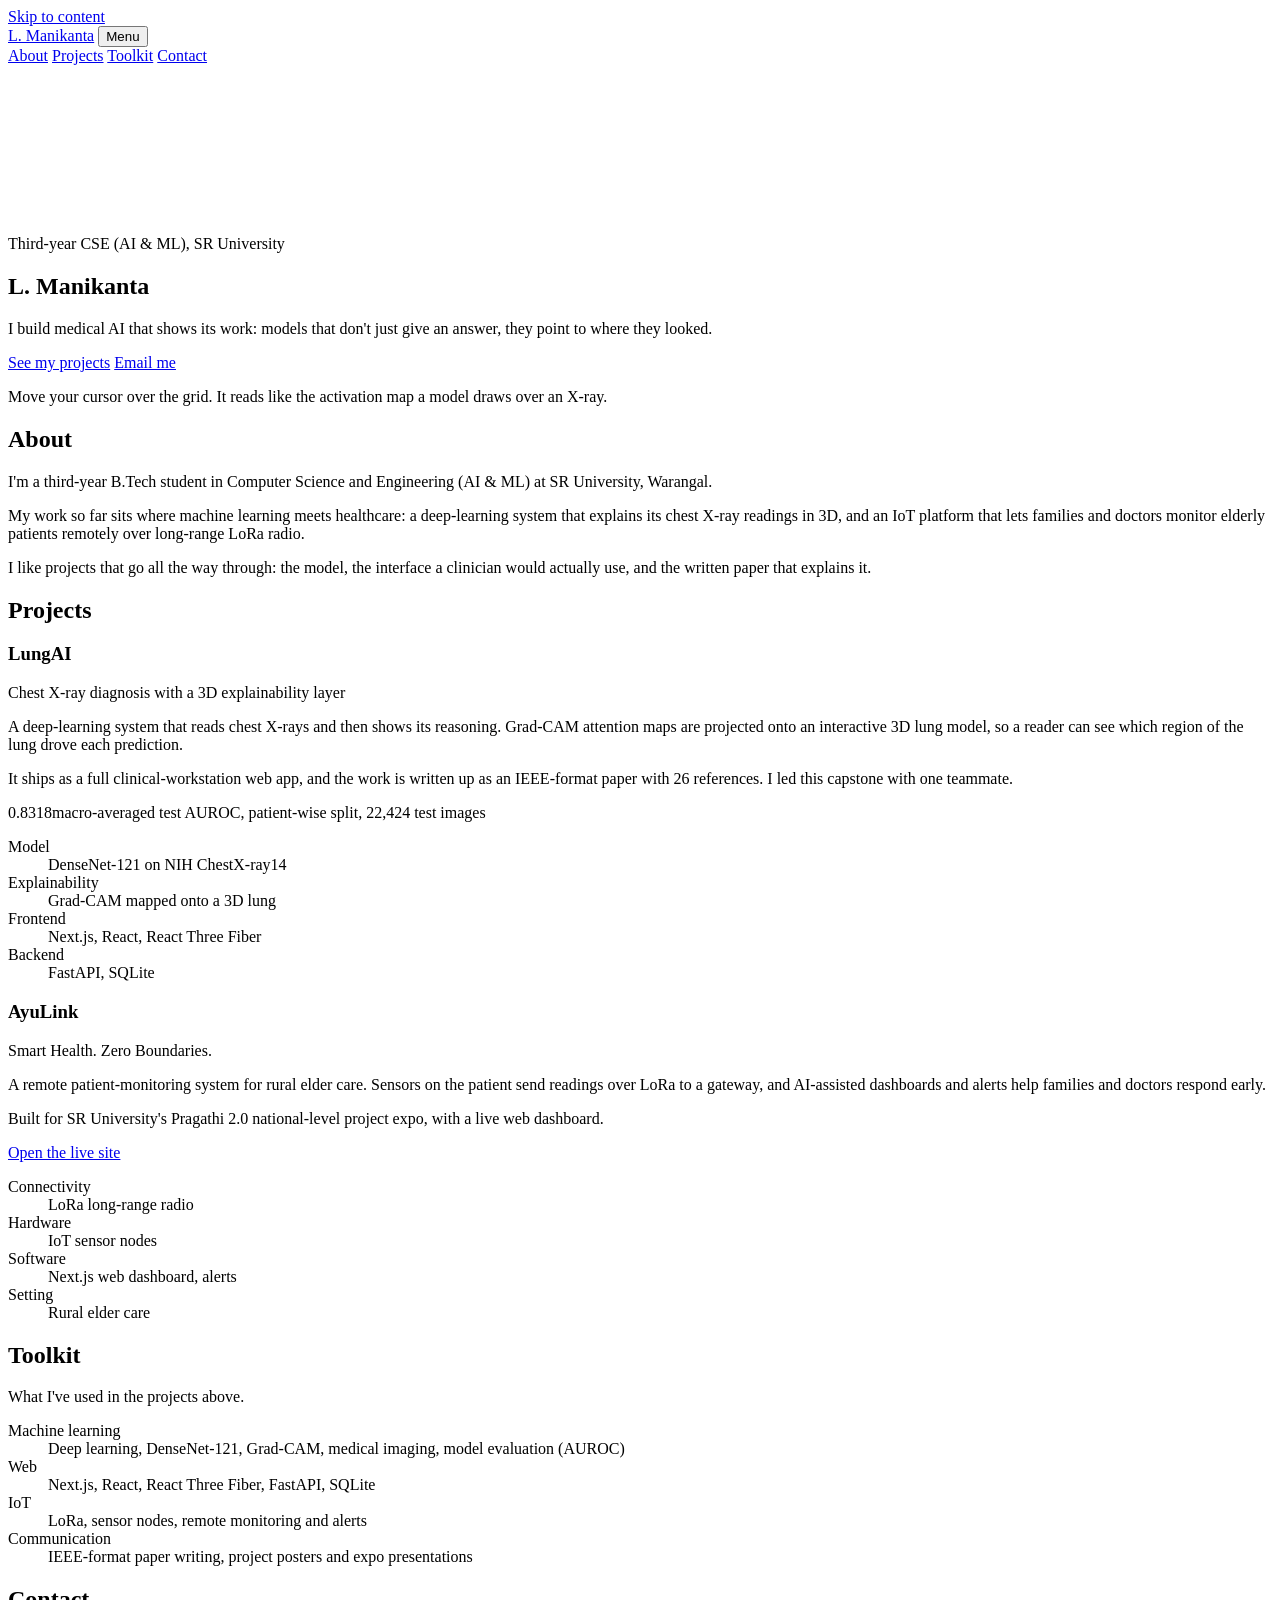
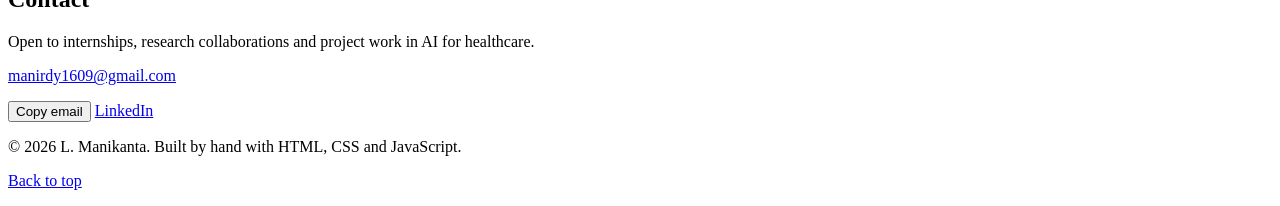
==== index.html @ 44d7e727 "Update the portfolio" ====
<!DOCTYPE html>
<html lang="en">
<head>
  <meta charset="utf-8">
  <meta name="viewport" content="width=device-width, initial-scale=1">
  <title>L. Manikanta | AI &amp; ML Student, SR University</title>
  <meta name="description" content="Portfolio of L. Manikanta, a third-year CSE (AI &amp; ML) student at SR University building medical AI and IoT healthcare systems.">
  <meta name="theme-color" content="#EDF1F5">
  <meta property="og:title" content="L. Manikanta | AI &amp; ML Student">
  <meta property="og:description" content="Medical AI that shows its work: LungAI and AyuLink.">
  <meta property="og:type" content="website">
  <link rel="icon" href="favicon.svg" type="image/svg+xml">
  <link rel="preconnect" href="https://fonts.googleapis.com">
  <link rel="preconnect" href="https://fonts.gstatic.com" crossorigin>
  <link href="https://fonts.googleapis.com/css2?family=Bricolage+Grotesque:opsz,wght@12..96,500;12..96,700&family=Source+Sans+3:wght@400;600&display=swap" rel="stylesheet">
  <link rel="stylesheet" href="css/style.css">
</head>
<body>
  <a class="skip" href="#main">Skip to content</a>

  <header class="site-header" id="top">
    <div class="wrap bar">
      <a class="brand" href="#top" aria-label="L. Manikanta, back to top">L. Manikanta</a>
      <button class="menu-btn" aria-expanded="false" aria-controls="nav">Menu</button>
      <nav id="nav" class="nav" aria-label="Primary">
        <a href="#about">About</a>
        <a href="#projects">Projects</a>
        <a href="#toolkit">Toolkit</a>
        <a href="#contact">Contact</a>
      </nav>
    </div>
  </header>

  <main id="main">
    <!-- HERO -->
    <section class="hero" id="hero">
      <canvas id="heat" aria-hidden="true"></canvas>
      <div class="wrap hero-inner">
        <p class="hero-kicker">Third-year CSE (AI &amp; ML), SR University</p>
        <h1>L. Manikanta</h1>
        <p class="hero-lead">I build medical AI that shows its work: models that don't just give an answer, they point to where they looked.</p>
        <div class="hero-actions">
          <a class="btn btn-primary" href="#projects">See my projects</a>
          <a class="btn btn-ghost" href="mailto:manirdy1609@gmail.com">Email me</a>
        </div>
      </div>
      <p class="hero-hint wrap">Move your cursor over the grid. It reads like the activation map a model draws over an X-ray.</p>
    </section>

    <!-- ABOUT -->
    <section class="section" id="about">
      <div class="wrap split">
        <h2>About</h2>
        <div class="prose">
          <p>I'm a third-year B.Tech student in Computer Science and Engineering (AI &amp; ML) at SR University, Warangal.</p>
          <p>My work so far sits where machine learning meets healthcare: a deep-learning system that explains its chest X-ray readings in 3D, and an IoT platform that lets families and doctors monitor elderly patients remotely over long-range LoRa radio.</p>
          <p>I like projects that go all the way through: the model, the interface a clinician would actually use, and the written paper that explains it.</p>
        </div>
      </div>
    </section>

    <!-- PROJECTS -->
    <section class="section section-tint" id="projects">
      <div class="wrap">
        <h2>Projects</h2>

        <article class="project">
          <div class="project-main">
            <h3>LungAI</h3>
            <p class="project-sub">Chest X-ray diagnosis with a 3D explainability layer</p>
            <p>A deep-learning system that reads chest X-rays and then shows its reasoning. Grad-CAM attention maps are projected onto an interactive 3D lung model, so a reader can see which region of the lung drove each prediction.</p>
            <p>It ships as a full clinical-workstation web app, and the work is written up as an IEEE-format paper with 26 references. I led this capstone with one teammate.</p>
          </div>
          <aside class="project-side" aria-label="LungAI key facts">
            <p class="metric"><span class="metric-num">0.8318</span><span class="metric-label">macro-averaged test AUROC, patient-wise split, 22,424 test images</span></p>
            <dl class="facts">
              <div><dt>Model</dt><dd>DenseNet-121 on NIH ChestX-ray14</dd></div>
              <div><dt>Explainability</dt><dd>Grad-CAM mapped onto a 3D lung</dd></div>
              <div><dt>Frontend</dt><dd>Next.js, React, React Three Fiber</dd></div>
              <div><dt>Backend</dt><dd>FastAPI, SQLite</dd></div>
            </dl>
          </aside>
        </article>

        <article class="project">
          <div class="project-main">
            <h3>AyuLink</h3>
            <p class="project-sub">Smart Health. Zero Boundaries.</p>
            <p>A remote patient-monitoring system for rural elder care. Sensors on the patient send readings over LoRa to a gateway, and AI-assisted dashboards and alerts help families and doctors respond early.</p>
            <p>Built for SR University's Pragathi 2.0 national-level project expo, with a live web dashboard.</p>
            <p><a class="link" href="https://fight-club-ht-01.vercel.app/" target="_blank" rel="noopener">Open the live site</a></p>
          </div>
          <aside class="project-side" aria-label="AyuLink key facts">
            <dl class="facts">
              <div><dt>Connectivity</dt><dd>LoRa long-range radio</dd></div>
              <div><dt>Hardware</dt><dd>IoT sensor nodes</dd></div>
              <div><dt>Software</dt><dd>Next.js web dashboard, alerts</dd></div>
              <div><dt>Setting</dt><dd>Rural elder care</dd></div>
            </dl>
          </aside>
        </article>
      </div>
    </section>

    <!-- TOOLKIT -->
    <section class="section" id="toolkit">
      <div class="wrap split">
        <h2>Toolkit</h2>
        <div>
          <p class="prose-lead">What I've used in the projects above.</p>
          <dl class="toolkit">
            <div><dt>Machine learning</dt><dd>Deep learning, DenseNet-121, Grad-CAM, medical imaging, model evaluation (AUROC)</dd></div>
            <div><dt>Web</dt><dd>Next.js, React, React Three Fiber, FastAPI, SQLite</dd></div>
            <div><dt>IoT</dt><dd>LoRa, sensor nodes, remote monitoring and alerts</dd></div>
            <div><dt>Communication</dt><dd>IEEE-format paper writing, project posters and expo presentations</dd></div>
          </dl>
        </div>
      </div>
    </section>

    <!-- CONTACT -->
    <section class="section section-ink" id="contact">
      <div class="wrap">
        <h2>Contact</h2>
        <p class="contact-lead">Open to internships, research collaborations and project work in AI for healthcare.</p>
        <p class="contact-mail">
          <a href="mailto:manirdy1609@gmail.com" id="mail">manirdy1609@gmail.com</a>
        </p>
        <div class="contact-actions">
          <button class="btn btn-light" id="copy" type="button">Copy email</button>
          <a class="btn btn-outline" href="https://www.linkedin.com/in/manikanta-reddy-93186135a" target="_blank" rel="noopener">LinkedIn</a>
        </div>
        <p class="sr-only" id="copy-status" role="status" aria-live="polite"></p>
      </div>
    </section>
  </main>

  <footer class="site-footer">
    <div class="wrap">
      <p>&copy; <span id="year">2026</span> L. Manikanta. Built by hand with HTML, CSS and JavaScript.</p>
      <p><a href="#top">Back to top</a></p>
    </div>
  </footer>

  <script src="js/main.js"></script>
</body>
</html>
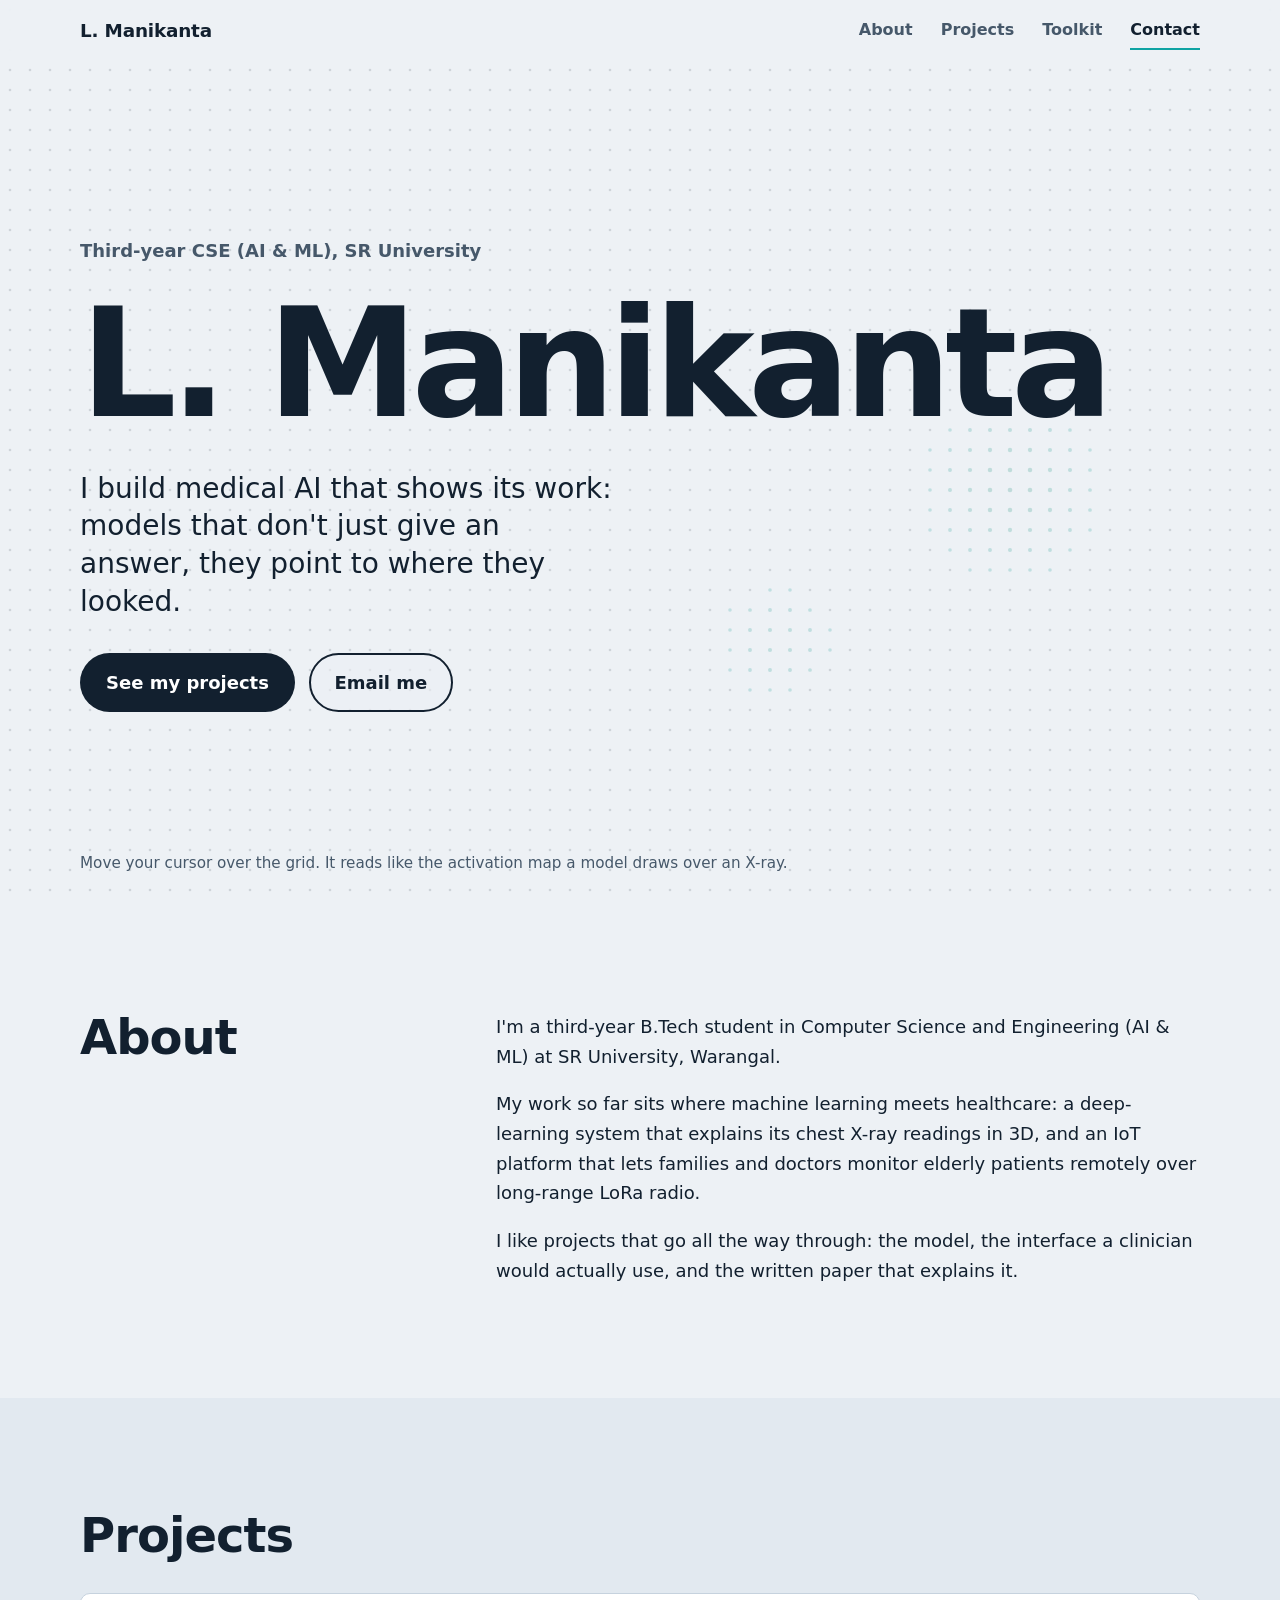
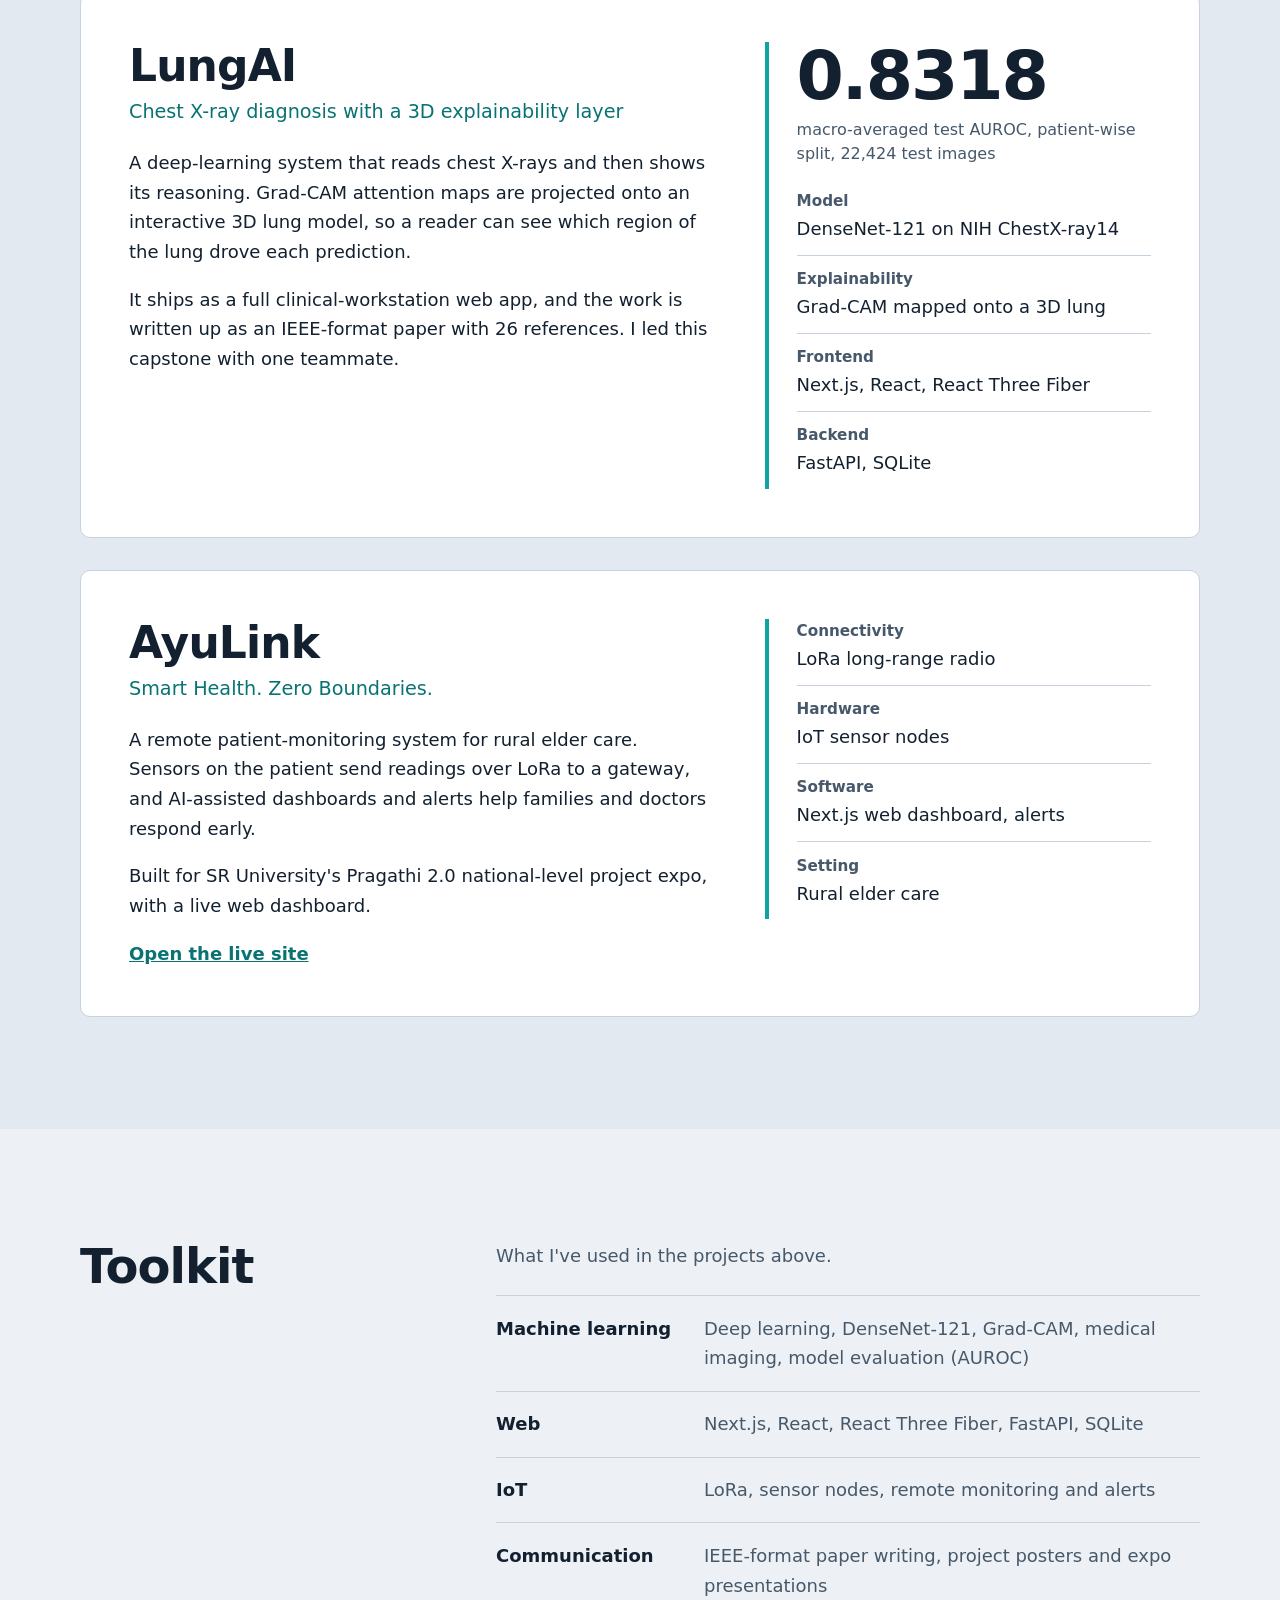
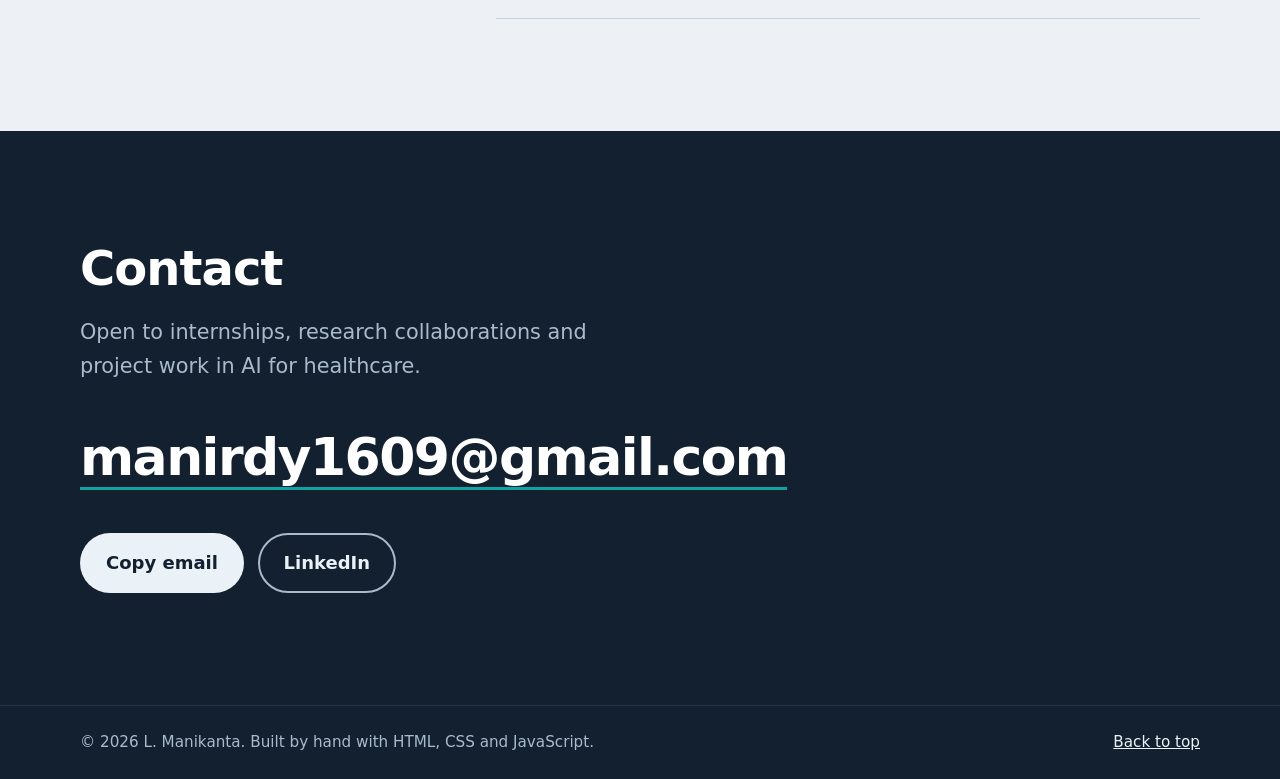
==== commit d4709aa2: "Update index.html" ====
--- a/index.html
+++ b/index.html
@@ -13,7 +13,7 @@
   <link rel="preconnect" href="https://fonts.googleapis.com">
   <link rel="preconnect" href="https://fonts.gstatic.com" crossorigin>
   <link href="https://fonts.googleapis.com/css2?family=Bricolage+Grotesque:opsz,wght@12..96,500;12..96,700&family=Source+Sans+3:wght@400;600&display=swap" rel="stylesheet">
-  <link rel="stylesheet" href="css/style.css">
+  <link rel="stylesheet" href="style.css">
 </head>
 <body>
   <a class="skip" href="#main">Skip to content</a>
@@ -142,6 +142,6 @@
     </div>
   </footer>
 
-  <script src="js/main.js"></script>
+  <script src="main.js"></script>
 </body>
 </html>
--- a/style.css
+++ b/style.css
@@ -0,0 +1,167 @@
+/* ---------- Tokens ---------- */
+:root {
+  --paper: #EDF1F5;
+  --surface: #FFFFFF;
+  --tint: #E2E9F0;
+  --ink: #12202F;
+  --ink-soft: #46586A;
+  --line: #C6D2DE;
+  --teal: #087373;
+  --teal-bright: #0FA3A3;
+  --heat: #E8892B;
+  --on-ink: #EAF1F7;
+  --on-ink-soft: #A9BBCB;
+
+  --font-display: "Bricolage Grotesque", "Segoe UI", system-ui, sans-serif;
+  --font-body: "Source Sans 3", "Segoe UI", system-ui, sans-serif;
+
+  --wrap: 1120px;
+  --radius: 10px;
+  --header-h: 64px;
+}
+
+/* ---------- Base ---------- */
+*, *::before, *::after { box-sizing: border-box; }
+html { scroll-behavior: smooth; scroll-padding-top: var(--header-h); }
+body {
+  margin: 0;
+  background: var(--paper);
+  color: var(--ink);
+  font-family: var(--font-body);
+  font-size: 1.125rem;
+  line-height: 1.65;
+  -webkit-font-smoothing: antialiased;
+}
+h1, h2, h3 { font-family: var(--font-display); line-height: 1.08; margin: 0; letter-spacing: -0.02em; }
+p { margin: 0 0 1em; }
+a { color: var(--teal); }
+a:hover { color: var(--ink); }
+:focus-visible { outline: 3px solid var(--heat); outline-offset: 3px; border-radius: 4px; }
+
+.wrap { width: min(var(--wrap), 100% - 3rem); margin-inline: auto; }
+.skip { position: absolute; left: -999px; top: 0; background: var(--ink); color: #fff; padding: .6rem 1rem; z-index: 100; }
+.skip:focus { left: 1rem; top: 1rem; }
+.sr-only { position: absolute; width: 1px; height: 1px; overflow: hidden; clip: rect(0 0 0 0); white-space: nowrap; }
+
+/* ---------- Header ---------- */
+.site-header {
+  position: fixed; inset: 0 0 auto 0; height: var(--header-h); z-index: 50;
+  background: rgba(237, 241, 245, .86);
+  backdrop-filter: blur(10px);
+  border-bottom: 1px solid transparent;
+  transition: border-color .2s;
+}
+.site-header.scrolled { border-bottom-color: var(--line); }
+.bar { height: 100%; display: flex; align-items: center; justify-content: space-between; }
+.brand { font-family: var(--font-display); font-weight: 700; font-size: 1.15rem; color: var(--ink); text-decoration: none; letter-spacing: -0.01em; }
+.nav { display: flex; gap: 1.75rem; }
+.nav a { color: var(--ink-soft); text-decoration: none; font-weight: 600; font-size: 1rem; padding: .25rem 0; border-bottom: 2px solid transparent; }
+.nav a:hover { color: var(--ink); }
+.nav a.active { color: var(--ink); border-bottom-color: var(--teal-bright); }
+.menu-btn { display: none; font: inherit; font-weight: 600; background: none; border: 1px solid var(--line); border-radius: 999px; padding: .35rem 1rem; color: var(--ink); cursor: pointer; }
+
+/* ---------- Hero ---------- */
+.hero {
+  position: relative;
+  min-height: 100svh;
+  display: flex; flex-direction: column; justify-content: center;
+  padding: calc(var(--header-h) + 3rem) 0 4rem;
+  overflow: hidden;
+}
+#heat { position: absolute; inset: 0; width: 100%; height: 100%; display: block; }
+.hero-inner { position: relative; pointer-events: none; }
+.hero-inner a { pointer-events: auto; }
+.hero-kicker { font-weight: 600; color: var(--ink-soft); margin-bottom: 1rem; }
+.hero h1 { font-size: clamp(3.4rem, 12vw, 9.5rem); font-weight: 700; letter-spacing: -0.045em; margin-bottom: 1.5rem; }
+.hero-lead { max-width: 30ch; font-size: clamp(1.3rem, 2.6vw, 1.75rem); line-height: 1.35; color: var(--ink); margin-bottom: 2rem; font-family: var(--font-display); font-weight: 500; }
+.hero-actions { display: flex; flex-wrap: wrap; gap: .85rem; }
+.hero-hint { position: absolute; left: 50%; bottom: 1.5rem; transform: translateX(-50%); font-size: .95rem; color: var(--ink-soft); margin: 0; pointer-events: none; }
+
+/* ---------- Buttons ---------- */
+.btn { display: inline-block; font: inherit; font-weight: 600; text-decoration: none; padding: .8rem 1.5rem; border-radius: 999px; border: 2px solid transparent; cursor: pointer; transition: background .15s, color .15s, border-color .15s; }
+.btn-primary { background: var(--ink); color: #fff; }
+.btn-primary:hover { background: var(--teal); color: #fff; }
+.btn-ghost { border-color: var(--ink); color: var(--ink); background: rgba(237,241,245,.6); }
+.btn-ghost:hover { background: var(--ink); color: #fff; }
+.btn-light { background: var(--on-ink); color: var(--ink); }
+.btn-light:hover { background: #fff; color: var(--ink); }
+.btn-outline { border-color: var(--on-ink-soft); color: var(--on-ink); }
+.btn-outline:hover { border-color: #fff; color: #fff; }
+
+/* ---------- Sections ---------- */
+.section { padding: clamp(4rem, 9vw, 7rem) 0; }
+.section-tint { background: var(--tint); }
+.section h2 { font-size: clamp(2rem, 4.5vw, 3rem); }
+.split { display: grid; grid-template-columns: 1fr 2fr; gap: 2rem 4rem; align-items: start; }
+.prose { max-width: 62ch; }
+.prose p:last-child { margin-bottom: 0; }
+.prose-lead { color: var(--ink-soft); }
+
+/* ---------- Projects ---------- */
+.project {
+  display: grid; grid-template-columns: 1.5fr 1fr; gap: 2rem 3.5rem;
+  background: var(--surface);
+  border: 1px solid var(--line);
+  border-radius: var(--radius);
+  padding: clamp(1.5rem, 4vw, 3rem);
+  margin-top: 2rem;
+}
+.project h3 { font-size: clamp(2rem, 4vw, 2.75rem); }
+.project-sub { font-family: var(--font-display); font-weight: 500; color: var(--teal); font-size: 1.2rem; margin: .4rem 0 1.25rem; }
+.project-main p { max-width: 58ch; }
+.project-main p:last-child { margin-bottom: 0; }
+.link { font-weight: 600; }
+.project-side { border-left: 4px solid var(--teal-bright); padding-left: 1.75rem; align-self: start; }
+.metric { margin: 0 0 1.5rem; }
+.metric-num { display: block; font-family: var(--font-display); font-weight: 700; font-size: clamp(3rem, 6vw, 4.25rem); line-height: 1; letter-spacing: -0.03em; color: var(--ink); }
+.metric-label { display: block; margin-top: .5rem; font-size: 1rem; line-height: 1.45; color: var(--ink-soft); }
+.facts { margin: 0; }
+.facts div { padding: .7rem 0; border-top: 1px solid var(--line); }
+.facts div:first-child { border-top: 0; padding-top: 0; }
+.facts dt { font-weight: 600; font-size: .95rem; color: var(--ink-soft); }
+.facts dd { margin: 0; }
+
+/* ---------- Toolkit ---------- */
+.toolkit { margin: 1.5rem 0 0; }
+.toolkit div { display: grid; grid-template-columns: 11rem 1fr; gap: 1rem 2rem; padding: 1.1rem 0; border-top: 1px solid var(--line); }
+.toolkit div:last-child { border-bottom: 1px solid var(--line); }
+.toolkit dt { font-family: var(--font-display); font-weight: 700; }
+.toolkit dd { margin: 0; color: var(--ink-soft); }
+
+/* ---------- Contact ---------- */
+.section-ink { background: var(--ink); color: var(--on-ink); }
+.section-ink h2 { color: #fff; }
+.contact-lead { max-width: 40ch; color: var(--on-ink-soft); font-size: 1.3rem; margin: 1.25rem 0 2rem; }
+.contact-mail { margin-bottom: 2rem; }
+.contact-mail a { font-family: var(--font-display); font-weight: 700; font-size: clamp(1.5rem, 5.2vw, 3.25rem); letter-spacing: -0.03em; color: #fff; text-decoration: none; border-bottom: 3px solid var(--teal-bright); overflow-wrap: anywhere; }
+.contact-mail a:hover { color: var(--teal-bright); }
+.contact-actions { display: flex; flex-wrap: wrap; gap: .85rem; }
+
+/* ---------- Footer ---------- */
+.site-footer { background: var(--ink); color: var(--on-ink-soft); border-top: 1px solid #243449; padding: 1.5rem 0; font-size: .95rem; }
+.site-footer .wrap { display: flex; flex-wrap: wrap; justify-content: space-between; gap: .5rem 2rem; }
+.site-footer p { margin: 0; }
+.site-footer a { color: var(--on-ink); }
+
+/* ---------- Responsive ---------- */
+@media (max-width: 860px) {
+  .split, .project { grid-template-columns: 1fr; }
+  .project-side { border-left: 0; border-top: 4px solid var(--teal-bright); padding: 1.5rem 0 0; }
+  .toolkit div { grid-template-columns: 1fr; gap: .25rem; }
+  .menu-btn { display: block; }
+  .nav {
+    position: absolute; top: var(--header-h); left: 0; right: 0;
+    flex-direction: column; gap: 0;
+    background: var(--paper); border-bottom: 1px solid var(--line);
+    padding: .5rem 1.5rem 1rem;
+    display: none;
+  }
+  .nav.open { display: flex; }
+  .nav a { padding: .8rem 0; border-bottom: 1px solid var(--line); }
+  .hero-hint { width: calc(100% - 3rem); text-align: left; transform: translateX(-50%); }
+}
+
+@media (prefers-reduced-motion: reduce) {
+  html { scroll-behavior: auto; }
+  * { transition: none !important; }
+}
